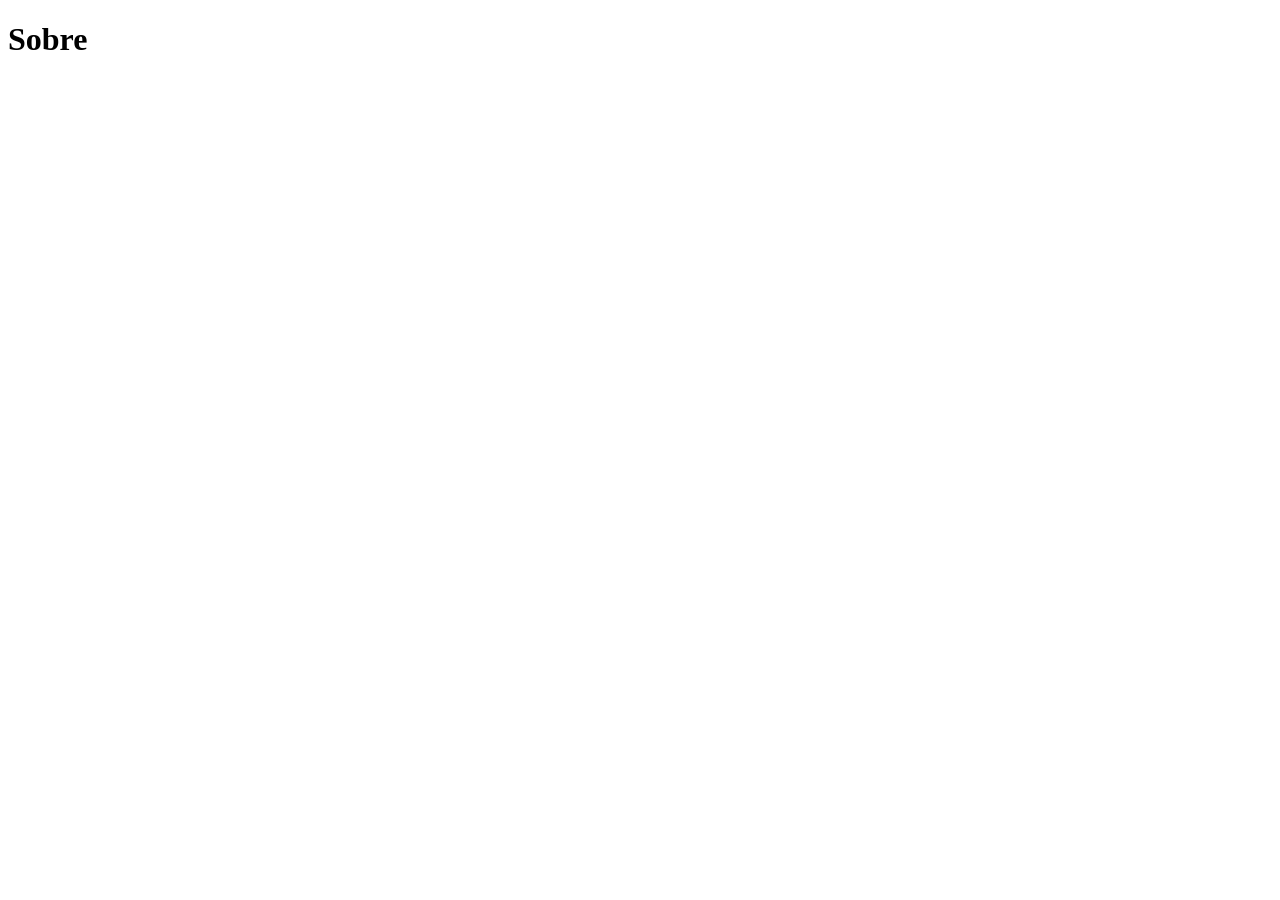
==== sobre/sobre.html @ 3d0deb62 "feat: added logo and adjust structure" ====
<!DOCTYPE html>
<html lang="en">
<head>
    <meta charset="UTF-8">
    <meta name="viewport" content="width=device-width, initial-scale=1.0">
    <title>Sobre</title>
</head>
<body>

    <h1>Sobre</h1>
    
</body>
</html>
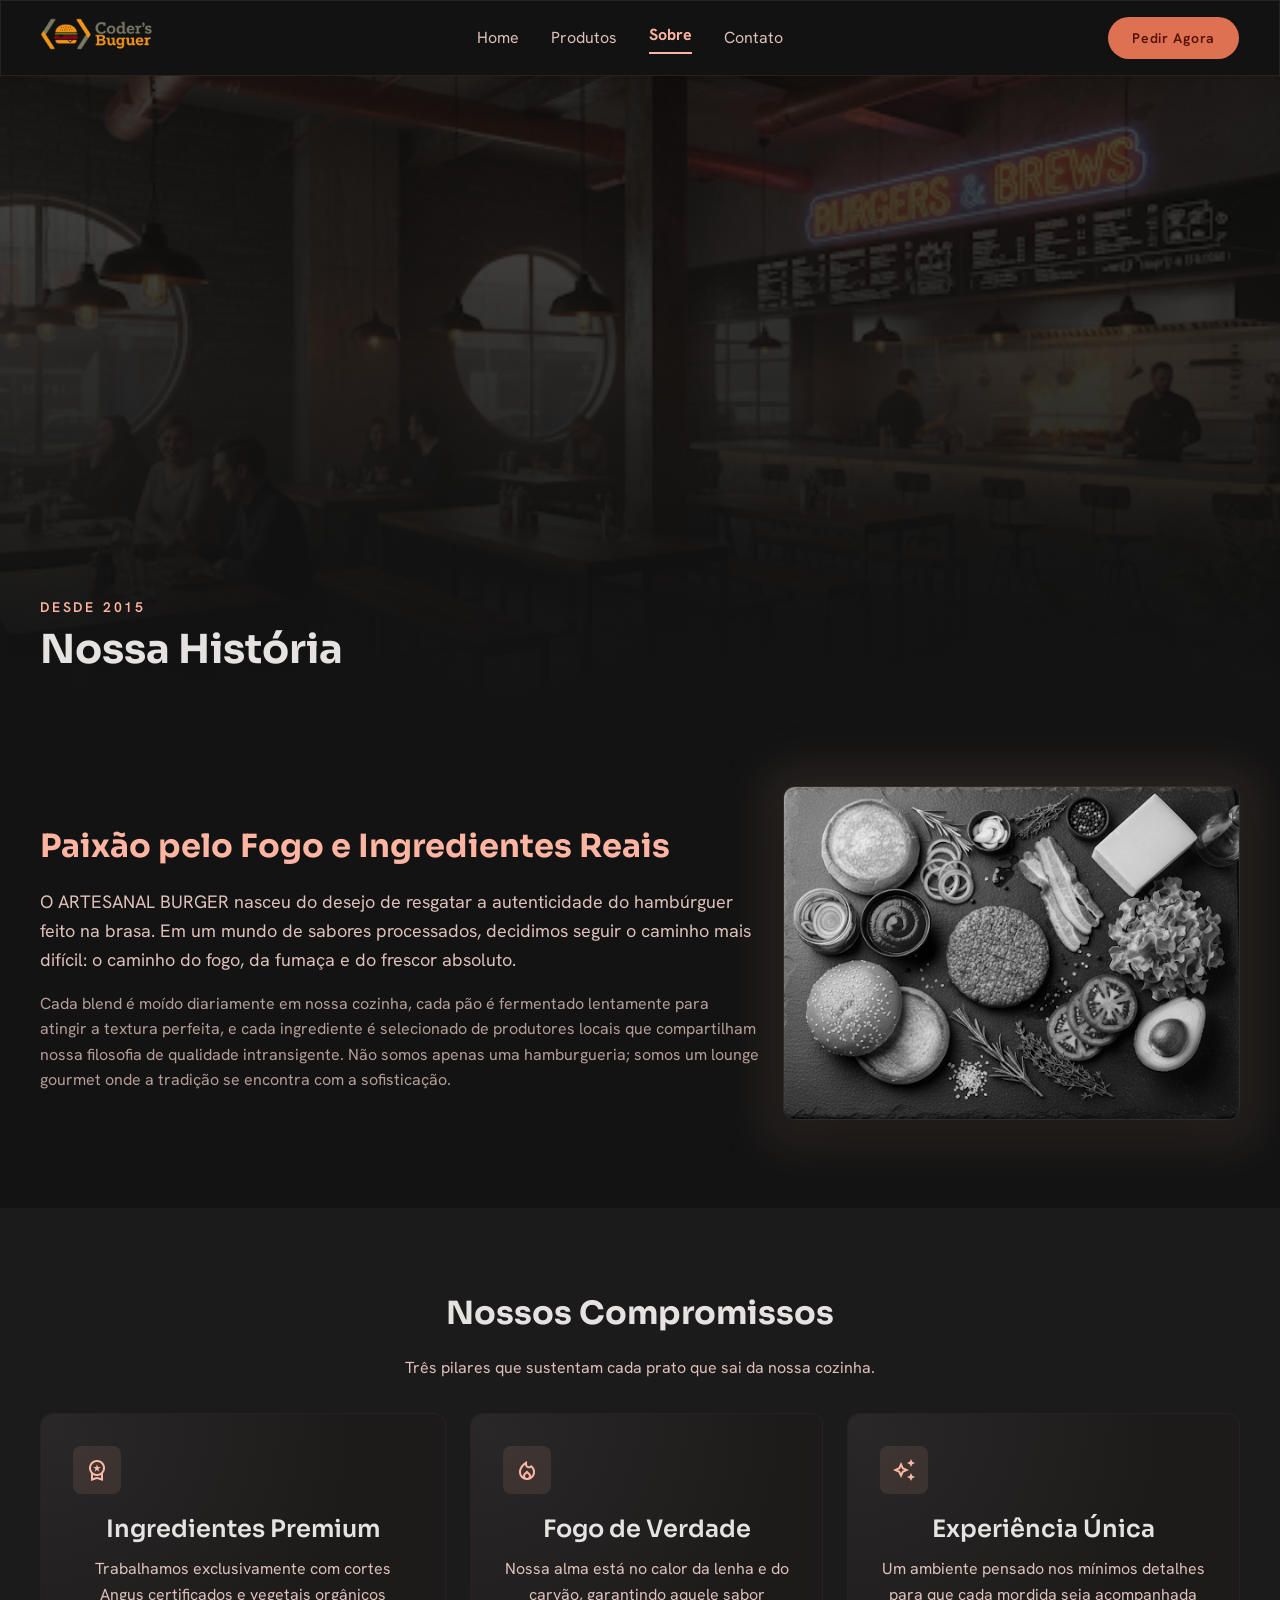
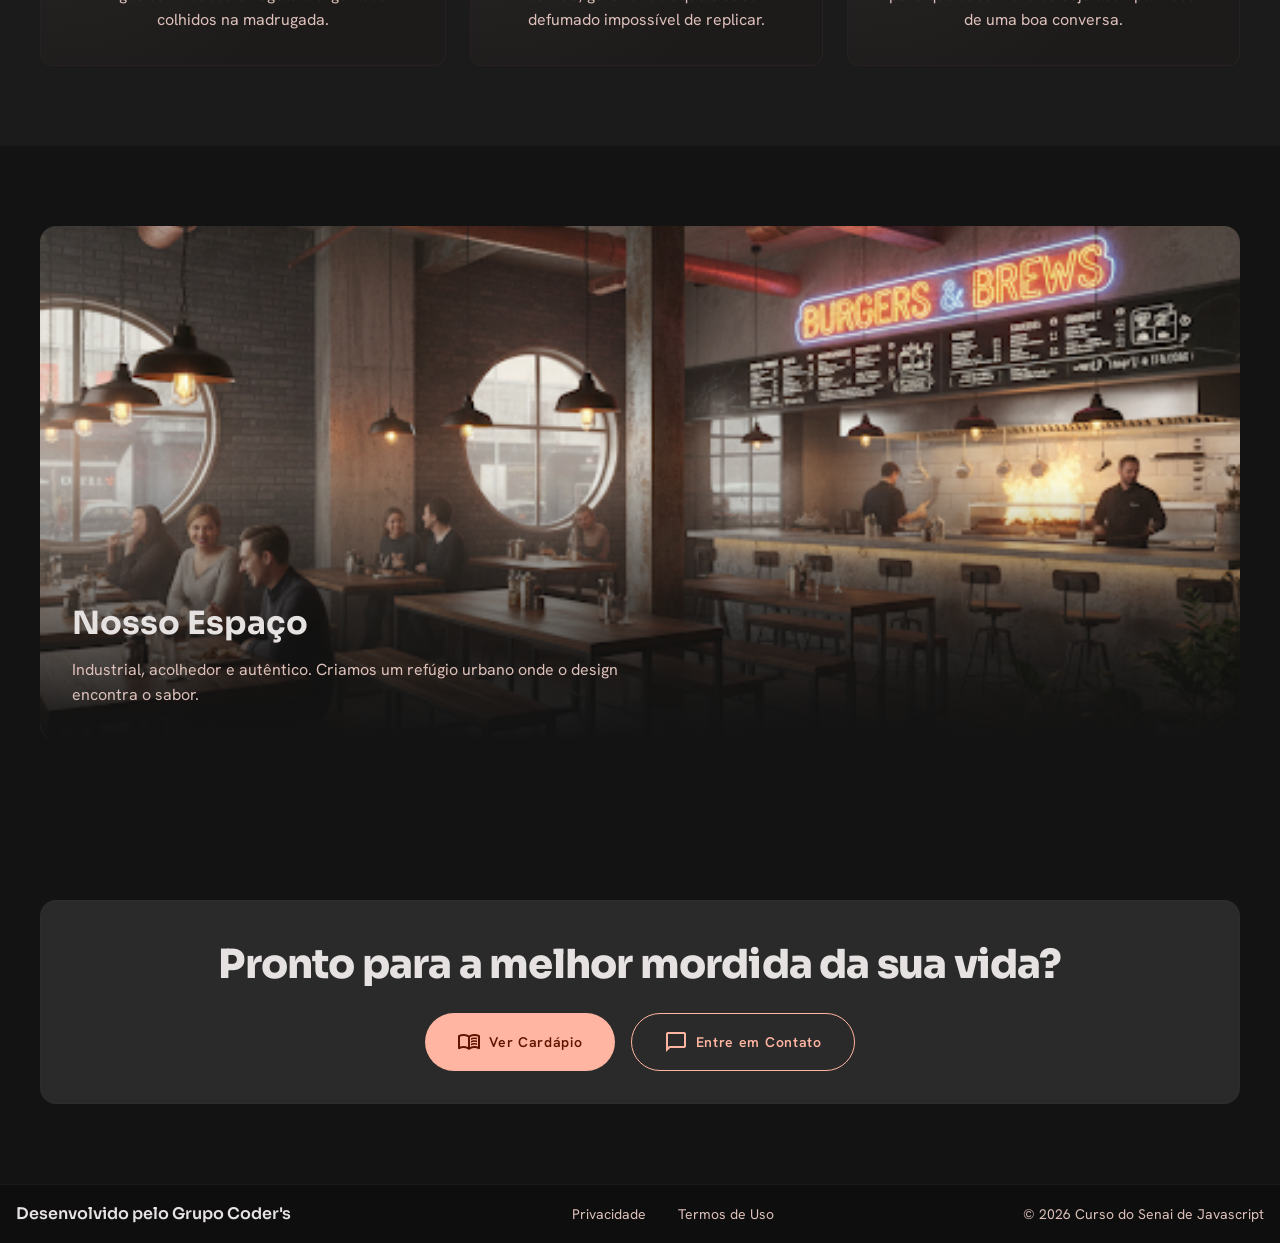
==== commit f138737f: "feat: page sobre" ====
--- a/sobre/sobre.html
+++ b/sobre/sobre.html
@@ -1,13 +1,157 @@
 <!DOCTYPE html>
-<html lang="en">
+<html lang="pt-BR">
 <head>
-    <meta charset="UTF-8">
-    <meta name="viewport" content="width=device-width, initial-scale=1.0">
-    <title>Sobre</title>
+  <meta charset="utf-8">
+  <meta content="width=device-width, initial-scale=1.0" name="viewport">
+  <title>Sobre Nós | Coder's Burguers</title>
+  <link href="https://fonts.googleapis.com/css2?family=Sora:wght@400;600;700;800&family=Hanken+Grotesk:wght@400;600&display=swap" rel="stylesheet">
+  <link href="https://fonts.googleapis.com/css2?family=Material+Symbols+Outlined:wght,FILL@100..700,0..1&display=swap" rel="stylesheet">
+  <link rel="stylesheet" href="style.css">
 </head>
 <body>
 
-    <h1>Sobre</h1>
-    
+  <header class="main-header">
+    <div class="header-container">
+      <a href="../index.html">
+        <img src="../img/logo.png" alt="" height="32px">
+      </a>
+      <nav class="nav-menu">
+        <a class="nav-link" href="../index.html">Home</a>
+        <a class="nav-link" href="#">Produtos</a>
+        <a class="nav-link active" href="#">Sobre</a>
+        <a class="nav-link" href="#">Contato</a>
+      </nav>
+      <button class="btn btn-primary-container">
+        Pedir Agora
+      </button>
+    </div>
+  </header>
+
+  <main>
+    <section class="hero-section">
+      <div class="hero-bg">
+        <img alt="Ambiente do Restaurante" src="../img/ristorante.png">
+        <div class="charred-overlay"></div>
+      </div>
+      <div class="hero-content">
+        <span class="section-subtitle">Desde 2015</span>
+        <h1 class="hero-title">Nossa História</h1>
+      </div>
+    </section>
+
+    <section class="story-section">
+      <div class="story-grid">
+        <div class="story-text">
+          <h2 class="section-title">Paixão pelo Fogo e Ingredientes Reais</h2>
+          <p class="body-large">
+            O ARTESANAL BURGER nasceu do desejo de resgatar a autenticidade do hambúrguer feito na brasa. Em um mundo de sabores processados, decidimos seguir o caminho mais difícil: o caminho do fogo, da fumaça e do frescor absoluto.
+          </p>
+          <p class="body-medium">
+            Cada blend é moído diariamente em nossa cozinha, cada pão é fermentado lentamente para atingir a textura perfeita, e cada ingrediente é selecionado de produtores locais que compartilham nossa filosofia de qualidade intransigente. Não somos apenas uma hamburgueria; somos um lounge gourmet onde a tradição se encontra com a sofisticação.
+          </p>
+        </div>
+        <div class="story-image-wrapper">
+          <div class="image-blur-effect"></div>
+          <img alt="Grelha em chamas" class="story-image" src="../img/food.png">
+        </div>
+      </div>
+    </section>
+
+    <section class="values-section">
+      <div class="container text-center">
+        <h2 class="section-title-center">Nossos Compromissos</h2>
+        <p class="section-description">Três pilares que sustentam cada prato que sai da nossa cozinha.</p>
+        
+        <div class="bento-grid">
+          <div class="glass-card">
+            <div class="card-icon-wrapper">
+              <span class="material-symbols-outlined">workspace_premium</span>
+            </div>
+            <h3 class="card-title">Ingredientes Premium</h3>
+            <p class="card-text">Trabalhamos exclusivamente com cortes Angus certificados e vegetais orgânicos colhidos na madrugada.</p>
+          </div>
+          <div class="glass-card">
+            <div class="card-icon-wrapper">
+              <span class="material-symbols-outlined">local_fire_department</span>
+            </div>
+            <h3 class="card-title">Fogo de Verdade</h3>
+            <p class="card-text">Nossa alma está no calor da lenha e do carvão, garantindo aquele sabor defumado impossível de replicar.</p>
+          </div>
+          <div class="glass-card">
+            <div class="card-icon-wrapper">
+              <span class="material-symbols-outlined">auto_awesome</span>
+            </div>
+            <h3 class="card-title">Experiência Única</h3>
+            <p class="card-text">Um ambiente pensado nos mínimos detalhes para que cada mordida seja acompanhada de uma boa conversa.</p>
+          </div>
+        </div>
+      </div>
+    </section>
+
+    <section class="space-section">
+      <div class="container">
+        <div class="space-banner">
+          <img alt="Interior do restaurante" src="../img/ristorante.png">
+          <div class="banner-overlay">
+            <div class="banner-content">
+              <h2 class="banner-title">Nosso Espaço</h2>
+              <p class="banner-text">Industrial, acolhedor e autêntico. Criamos um refúgio urbano onde o design encontra o sabor.</p>
+            </div>
+          </div>
+        </div>
+      </div>
+    </section>
+
+    <section class="cta-section">
+      <div class="cta-container">
+        <h2 class="cta-title">Pronto para a melhor mordida da sua vida?</h2>
+        <div class="cta-buttons">
+          <button class="btn btn-primary btn-with-icon">
+            <span class="material-symbols-outlined">menu_book</span>
+            Ver Cardápio
+          </button>
+          <button class="btn btn-outline btn-with-icon">
+            <span class="material-symbols-outlined">chat_bubble</span>
+            Entre em Contato
+          </button>
+        </div>
+      </div>
+    </section>
+  </main>
+
+  <footer class="main-footer">
+    <div class="footer-container">
+      <span class="footer-logo" title="Estevão, Jhonatan e Matheus">Desenvolvido pelo Grupo Coder's</span>
+      <div class="footer-links">
+        <span class="footer-link">Privacidade</span>
+        <span class="footer-link">Termos de Uso</span>
+      </div>
+      <div class="footer-copy">© 2026 Curso do Senai de Javascript</div>
+    </div>
+  </footer>
+
+  <script>
+    // Efeito de scroll no Header
+    window.addEventListener('scroll', () => {
+        const header = document.querySelector('.main-header');
+        if (window.scrollY > 50) {
+            header.classList.add('shadow-lg');
+        } else {
+            header.classList.remove('shadow-lg');
+        }
+    });
+
+    // Efeito de Luz (Glow) nos cards do Bento Grid
+    const cards = document.querySelectorAll('.glass-card');
+    cards.forEach(card => {
+        card.addEventListener('mousemove', (e) => {
+            const rect = card.getBoundingClientRect();
+            const x = e.clientX - rect.left;
+            const y = e.clientY - rect.top;
+            card.style.setProperty('--mouse-x', `${x}px`);
+            card.style.setProperty('--mouse-y', `${y}px`);
+        });
+    });
+  </script>
 </body>
 </html>
--- a/sobre/style.css
+++ b/sobre/style.css
@@ -0,0 +1,646 @@
+:root {
+  /* Cores Extraídas */
+  --color-primary: #ffb5a1;
+  --color-primary-container: #df7153;
+  --color-primary-fixed: #ffdbd1;
+  --color-primary-fixed-dim: #ffb5a1;
+  --color-on-primary: #601400;
+  --color-on-primary-container: #541000;
+  --color-on-primary-fixed: #3b0800;
+  --color-on-primary-fixed-variant: #7f2a12;
+  --color-inverse-primary: #9e4127;
+
+  --color-secondary: #ffb960;
+  --color-secondary-container: #c78218;
+  --color-secondary-fixed: #ffddb8;
+  --color-secondary-fixed-dim: #ffb960;
+  --color-on-secondary: #472a00;
+  --color-on-secondary-container: #3e2400;
+  --color-on-secondary-fixed: #2b1700;
+  --color-on-secondary-fixed-variant: #653e00;
+
+  --color-tertiary: #c8c6c5;
+  --color-tertiary-container: #929090;
+  --color-tertiary-fixed: #e5e2e1;
+  --color-tertiary-fixed-dim: #c8c6c5;
+  --color-on-tertiary: #313030;
+  --color-on-tertiary-container: #2a2a2a;
+  --color-on-tertiary-fixed: #1c1b1b;
+  --color-on-tertiary-fixed-variant: #474746;
+
+  --color-background: #131313;
+  --color-surface: #131313;
+  --color-surface-dim: #131313;
+  --color-surface-bright: #3a3939;
+  --color-surface-tint: #ffb5a1;
+  --color-surface-variant: #353534;
+  
+  --color-surface-container-lowest: #0e0e0e;
+  --color-surface-container-low: #1c1b1b;
+  --color-surface-container: #201f1f;
+  --color-surface-container-high: #2a2a2a;
+  --color-surface-container-highest: #353534;
+
+  --color-on-background: #e5e2e1;
+  --color-on-surface: #e5e2e1;
+  --color-on-surface-variant: #ddc0b9;
+  --color-inverse-surface: #e5e2e1;
+  --color-inverse-on-surface: #313030;
+
+  --color-outline: #a48b85;
+  --color-outline-variant: #56423d;
+
+  --color-error: #ffb4ab;
+  --color-error-container: #93000a;
+  --color-on-error: #690005;
+  --color-on-error-container: #ffdad6;
+
+  /* Spacing Tokens */
+  --margin-mobile: 16px;
+  --margin-desktop: 40px;
+  --gutter: 24px;
+  --container-max: 1280px;
+  --stack-sm: 8px;
+  --stack-md: 16px;
+  --stack-lg: 32px;
+  --section-gap: 80px;
+
+  /* Border Radius Tokens */
+  --radius-default: 0.125rem;
+  --radius-lg: 0.25rem;
+  --radius-xl: 0.5rem;
+  --radius-full: 0.75rem;
+  --radius-custom-card: 12px;
+}
+
+/* Reset Base */
+* {
+  margin: 0;
+  padding: 0;
+  box-sizing: border-box;
+}
+
+body {
+  background-color: var(--color-background);
+  color: var(--color-on-surface);
+  font-family: "Hanken Grotesk", sans-serif;
+  line-height: 1.6;
+  overflow-x: hidden;
+}
+
+::selection {
+  background-color: var(--color-primary);
+  color: var(--color-on-primary);
+}
+
+/* Icons */
+.material-symbols-outlined {
+  font-variation-settings: 'FILL' 0, 'wght' 400, 'GRAD' 0, 'opsz' 24;
+  display: inline-block;
+  vertical-align: middle;
+}
+
+/* Utilitários Base */
+.container {
+  width: 100%;
+  max-width: var(--container-max);
+  margin-left: auto;
+  margin-right: auto;
+  padding-left: var(--margin-mobile);
+  padding-right: var(--margin-mobile);
+}
+
+@media (min-width: 768px) {
+  .container {
+    padding-left: var(--margin-desktop);
+    padding-right: var(--margin-desktop);
+  }
+}
+
+.text-center { text-align: center; }
+
+/* Botões */
+.btn {
+  font-family: "Hanken Grotesk", sans-serif;
+  font-size: 14px;
+  font-weight: 600;
+  letter-spacing: 0.05em;
+  padding: 12px 24px;
+  border-radius: 9999px;
+  border: none;
+  cursor: pointer;
+  transition: all 0.3s ease;
+}
+
+.btn:active {
+  opacity: 0.8;
+}
+
+.btn-primary-container {
+  background-color: var(--color-primary-container);
+  color: var(--color-on-primary-container);
+}
+
+.btn-primary-container:hover {
+  background-color: var(--color-secondary-container);
+}
+
+.btn-primary {
+  background-color: var(--color-primary);
+  color: var(--color-on-primary);
+}
+
+.btn-primary:hover {
+  background-color: var(--color-secondary);
+}
+
+.btn-outline {
+  background-color: transparent;
+  border: 1px solid var(--color-primary);
+  color: var(--color-primary);
+}
+
+.btn-outline:hover {
+  background-color: rgba(255, 181, 161, 0.1);
+}
+
+.btn-with-icon {
+  display: inline-flex;
+  align-items: center;
+  justify-content: center;
+  gap: 8px;
+  padding: 16px 32px;
+}
+
+/* Header */
+.main-header {
+  position: sticky;
+  top: 0;
+  z-index: 50;
+  background-color: rgba(19, 19, 19, 0.9);
+  backdrop-filter: blur(12px);
+  border: 1px solid rgba(86, 66, 61, 0.3);
+  transition: box-shadow 0.3s ease;
+}
+
+.main-header.shadow-lg {
+  box-shadow: 0 10px 15px -3px rgba(0, 0, 0, 0.5);
+}
+
+.header-container {
+  width: 100%;
+  max-width: var(--container-max);
+  margin: 0 auto;
+  padding: 16px var(--margin-mobile);
+  display: flex;
+  justify-content: space-between;
+  align-items: center;
+}
+
+@media (min-width: 768px) {
+  .header-container {
+    padding-left: var(--margin-desktop);
+    padding-right: var(--margin-desktop);
+  }
+}
+
+.brand-logo {
+  font-family: "Sora", sans-serif;
+  font-size: 24px;
+  font-weight: 600;
+  letter-spacing: -0.05em;
+  color: var(--color-primary);
+}
+
+.nav-menu {
+  display: none;
+  align-items: center;
+  gap: var(--stack-lg);
+}
+
+@media (min-width: 768px) {
+  .nav-menu { display: flex; }
+}
+
+.nav-link {
+  text-decoration: none;
+  color: var(--color-on-surface-variant);
+  font-size: 16px;
+  transition: color 0.2s ease;
+}
+
+.nav-link:hover {
+  color: var(--color-primary);
+}
+
+.nav-link.active {
+  color: var(--color-primary);
+  font-weight: 700;
+  border-bottom: 2px solid var(--color-primary);
+  padding-bottom: 4px;
+}
+
+/* Hero Section */
+.hero-section {
+  position: relative;
+  height: 70vh;
+  display: flex;
+  align-items: flex-end;
+  overflow: hidden;
+}
+
+.hero-bg {
+  position: absolute;
+  inset: 0;
+  z-index: 0;
+}
+
+.hero-bg img {
+  width: 100%;
+  height: 100%;
+  object-fit: cover;
+  filter: brightness(0.5);
+}
+
+.charred-overlay {
+  position: absolute;
+  inset: 0;
+  background: linear-gradient(to bottom, rgba(15, 15, 15, 0.4) 0%, rgba(19, 19, 19, 1) 100%);
+}
+
+.hero-content {
+  position: relative;
+  z-index: 10;
+  width: 100%;
+  max-width: var(--container-max);
+  margin: 0 auto;
+  padding: 0 var(--margin-mobile) var(--stack-lg) var(--margin-mobile);
+}
+
+@media (min-width: 768px) {
+  .hero-content {
+    padding-left: var(--margin-desktop);
+    padding-right: var(--margin-desktop);
+  }
+}
+
+.section-subtitle {
+  font-size: 14px;
+  font-weight: 600;
+  letter-spacing: 0.2em;
+  color: var(--color-primary);
+  text-transform: uppercase;
+  margin-bottom: var(--stack-sm);
+  display: block;
+}
+
+.hero-title {
+  font-family: "Sora", sans-serif;
+  font-size: 32px;
+  font-weight: 700;
+  line-height: 1.2;
+  max-width: 42rem;
+  color: var(--color-on-surface);
+}
+
+@media (min-width: 768px) {
+  .hero-title { font-size: 40px; }
+}
+
+/* Story Section */
+.story-section {
+  padding-top: var(--section-gap);
+  padding-bottom: var(--section-gap);
+  width: 100%;
+  max-width: var(--container-max);
+  margin: 0 auto;
+  padding-left: var(--margin-mobile);
+  padding-right: var(--margin-mobile);
+}
+
+@media (min-width: 768px) {
+  .story-section {
+    padding-left: var(--margin-desktop);
+    padding-right: var(--margin-desktop);
+  }
+}
+
+.story-grid {
+  display: grid;
+  grid-auto-flow: column;
+  gap: var(--gutter);
+  align-items: center;
+}
+
+@media (min-width: 768px) {
+  .story-grid { grid-template-cols: repeat(12, minmax(0, 1fr)); }
+}
+
+.story-text {
+  display: flex;
+  flex-direction: column;
+  gap: var(--stack-md);
+}
+
+@media (min-width: 768px) {
+  .story-text { grid-column: span 7 / span 7; }
+}
+
+.section-title {
+  font-family: "Sora", sans-serif;
+  font-size: 32px;
+  font-weight: 700;
+  color: var(--color-primary);
+}
+
+.body-large {
+  font-size: 18px;
+  color: var(--color-on-surface-variant);
+}
+
+.body-medium {
+  font-size: 16px;
+  color: rgba(221, 192, 185, 0.8);
+}
+
+.story-image-wrapper {
+  position: relative;
+}
+
+@media (min-width: 768px) {
+  .story-image-wrapper { grid-column: span 5 / span 5; }
+}
+
+.image-blur-effect {
+  position: absolute;
+  inset: -16px;
+  background-color: rgba(255, 181, 161, 0.1);
+  border-radius: var(--radius-custom-card);
+  filter: blur(24px);
+  transition: background-color 0.7s ease;
+}
+
+.story-image-wrapper:hover .image-blur-effect {
+  background-color: rgba(255, 181, 161, 0.2);
+}
+
+.story-image {
+  position: relative;
+  width: 100%;
+  border-radius: var(--radius-custom-card);
+  border: 1px solid rgba(86, 66, 61, 0.3);
+  filter: grayscale(100%);
+  box-shadow: 0 25px 50px -12px rgba(0, 0, 0, 0.25);
+  transition: filter 0.5s ease;
+}
+
+.story-image:hover {
+  filter: grayscale(0%);
+}
+
+/* Bento Grid (Commitments) */
+.values-section {
+  padding-top: var(--section-gap);
+  padding-bottom: var(--section-gap);
+  background-color: var(--color-surface-container-low);
+}
+
+.section-title-center {
+  font-family: "Sora", sans-serif;
+  font-size: 32px;
+  font-weight: 700;
+  margin-bottom: 16px;
+}
+
+.section-description {
+  font-size: 16px;
+  color: var(--color-on-surface-variant);
+  max-width: 36rem;
+  margin: 0 auto var(--stack-lg) auto;
+}
+
+.bento-grid {
+  display: grid;
+  grid-auto-flow: column;
+  gap: var(--gutter);
+}
+
+@media (min-width: 768px) {
+  .bento-grid { grid-template-cols: repeat(3, minmax(0, 1fr)); }
+}
+
+.glass-card {
+  position: relative;
+  backdrop-filter: blur(8px);
+  background: rgba(30, 28, 27, 0.6);
+  padding: var(--stack-lg);
+  border-radius: var(--radius-custom-card);
+  border: 1px solid rgba(86, 66, 61, 0.2);
+  transition: border-color 0.3s ease;
+}
+
+.glass-card:hover {
+  border-color: rgba(255, 181, 161, 0.5);
+}
+
+/* Efeito Glow com as variáveis injetadas via JS */
+.glass-card::before {
+  content: '';
+  position: absolute;
+  inset: 0;
+  border-radius: var(--radius-custom-card);
+  background: radial-gradient(800px circle at var(--mouse-x, 0px) var(--mouse-y, 0px), rgba(255,255,255,0.06), transparent 40%);
+  z-index: 1;
+  pointer-events: none;
+}
+
+.card-icon-wrapper {
+  width: 48px;
+  height: 48px;
+  border-radius: 8px;
+  background-color: rgba(255, 181, 161, 0.1);
+  display: flex;
+  align-items: center;
+  justify-content: center;
+  margin-bottom: var(--stack-md);
+  transition: background-color 0.3s ease;
+}
+
+.card-icon-wrapper .material-symbols-outlined {
+  color: var(--color-primary);
+  transition: color 0.3s ease;
+}
+
+.glass-card:hover .card-icon-wrapper {
+  background-color: var(--color-primary);
+}
+
+.glass-card:hover .card-icon-wrapper .material-symbols-outlined {
+  color: var(--color-on-primary);
+}
+
+.card-title {
+  font-family: "Sora", sans-serif;
+  font-size: 24px;
+  font-weight: 600;
+  margin-bottom: var(--stack-sm);
+}
+
+.card-text {
+  font-size: 16px;
+  color: var(--color-on-surface-variant);
+}
+
+/* Space Banner Section */
+.space-section {
+  padding-top: var(--section-gap);
+  padding-bottom: var(--section-gap);
+}
+
+.space-banner {
+  position: relative;
+  border-radius: 16px;
+  overflow: hidden;
+  aspect-ratio: 21 / 9;
+}
+
+.space-banner img {
+  width: 100%;
+  height: 100%;
+  object-fit: cover;
+  transition: transform 1s ease;
+}
+
+.space-banner:hover img {
+  transform: scale(1.05);
+}
+
+.banner-overlay {
+  position: absolute;
+  inset: 0;
+  background: linear-gradient(to top, var(--color-background), transparent, transparent);
+  display: flex;
+  flex-direction: column;
+  justify-content: flex-end;
+  padding: var(--stack-lg);
+}
+
+.banner-content {
+  max-width: 36rem;
+}
+
+.banner-title {
+  font-family: "Sora", sans-serif;
+  font-size: 32px;
+  font-weight: 700;
+  color: var(--color-on-surface);
+  margin-bottom: 8px;
+}
+
+.banner-text {
+  font-size: 16px;
+  color: var(--color-on-surface-variant);
+}
+
+/* Call to Action */
+.cta-section {
+  padding-top: var(--section-gap);
+  padding-bottom: var(--section-gap);
+  width: 100%;
+  max-width: var(--container-max);
+  margin: 0 auto;
+  padding-left: var(--margin-mobile);
+  padding-right: var(--margin-mobile);
+}
+
+@media (min-width: 768px) {
+  .cta-section {
+    padding-left: var(--margin-desktop);
+    padding-right: var(--margin-desktop);
+  }
+}
+
+.cta-container {
+  background-color: var(--color-surface-container-high);
+  padding: var(--stack-lg) var(--stack-md);
+  border-radius: 16px;
+  border: 1px solid rgba(86, 66, 61, 0.1);
+  text-align: center;
+}
+
+.cta-title {
+  font-family: "Sora", sans-serif;
+  font-size: 32px;
+  font-weight: 800;
+  letter-spacing: -0.02em;
+  margin-bottom: var(--stack-md);
+}
+
+@media (min-width: 768px) {
+  .cta-title { font-size: 40px; }
+}
+
+.cta-buttons {
+  display: flex;
+  flex-direction: column;
+  justify-content: center;
+  gap: var(--stack-md);
+}
+
+@media (min-width: 768px) {
+  .cta-buttons { flex-direction: row; }
+}
+
+/* Footer */
+.main-footer {
+  background-color: var(--color-surface-container-lowest);
+  padding-top: var(--stack-md);
+  padding-bottom: var(--stack-md);
+  border-top: 1px solid rgba(86, 66, 61, 0.2);
+  font-size: 14px;
+}
+
+.footer-container {
+  width: 100%;
+  max-width: var(--container-max);
+  margin: 0 auto;
+  padding: 0 var(--margin-mobile);
+  display: flex;
+  flex-direction: column;
+  justify-content: space-between;
+  align-items: center;
+  gap: var(--stack-sm);
+  color: var(--color-on-surface-variant);
+}
+
+@media (min-width: 768px) {
+  .footer-container {
+    flex-direction: row;
+  }
+}
+
+.footer-logo {
+  font-family: "Sora", sans-serif;
+  font-size: 16px;
+  font-weight: 600;
+  color: var(--color-on-surface);
+}
+
+@media (min-width: 768px) {
+  .footer-logo { margin-right: 32px; }
+}
+
+.footer-links {
+  display: flex;
+  gap: var(--stack-lg);
+  align-items: center;
+}
+
+.footer-link {
+  cursor: pointer;
+  transition: color 0.2s ease;
+}
+
+.footer-link:hover {
+  color: var(--color-secondary);
+}
